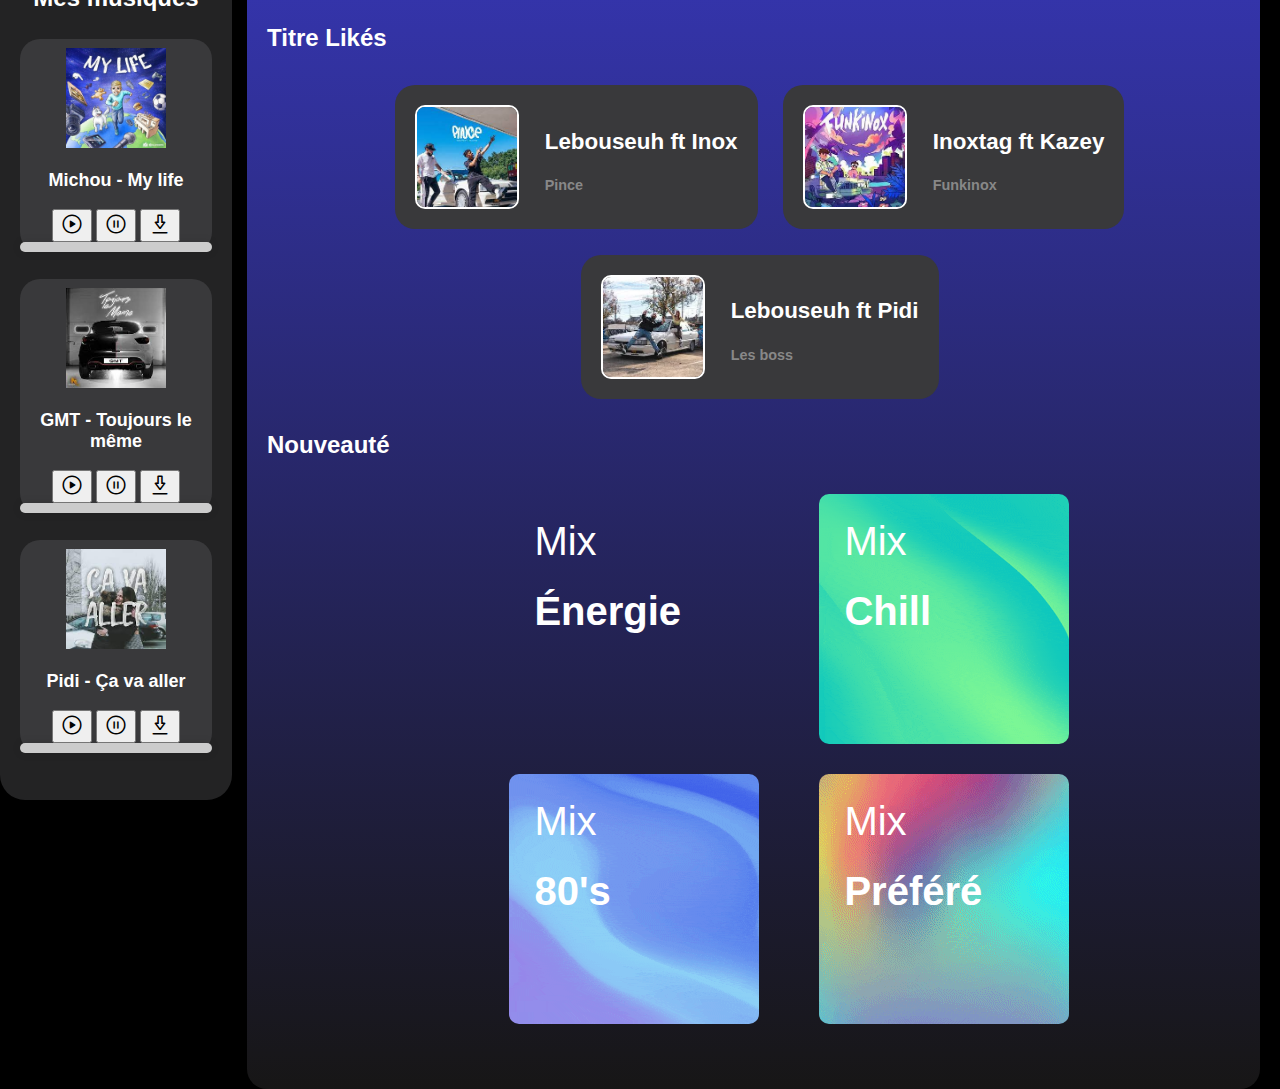
==== index.html @ 1dd966e2 "Ajout final" ====
<!DOCTYPE html>
<html lang="fr">
	<head>
		<meta charset="UTF-8">
		<title>Spotify</title>
		<link rel="stylesheet" href="./Style.css">
		<link rel="stylesheet" href="https://fonts.googleapis.com/css2?family=Material+Symbols+Rounded:opsz,wght,FILL,GRAD@20..48,100..700,0..1,-50..200" />
		<link rel="icon" href="./images/logo.png">
	</head>
	<body>
		
		
		<!-- Barre en haut -->
		<div class="barre_nav">
			<img src="https://upload.wikimedia.org/wikipedia/commons/1/19/Spotify_logo_without_text.svg"
				height="50"
				width="50">

			<h2>Spotify</h2>

			<section>

				<div class="btn_normal">
					<a href="./sinscrire.html">S'inscrire</a>
				</div>

				<div class="btn_connexion">
					<a href="./se_connecter.html">Se connecter</a>
				</div>

			</section>
		</div>

		<div class="prt-centre">

			<!-- Barre a gauche-->
			<div class="rectangle-gauche">
				<section>
					<span class="material-symbols-rounded">search</span>
	
					<div class="btn_normal">
						<a href="./page2.html">Rechercher</a>
					</div>
				</section>
	
				<h2>Mes musiques</h2>
	
				<div class="playlists">
					<div class="musiques">
						<img src="./images/Michou.jpg" style="width:100px; height:100px;">
						<p>Michou - My life</p>
						<div class="music-player">
							<audio id="my-audio" src="./music/Michou_-_My_Life_Clip_Officiel.mp3" type="audio/mpeg"></audio>
							<button id="play-button" onclick="playMichouAudio('my-audio')" ><span class="material-symbols-rounded">play_circle</span></button>
    						<button id="pause-button" onclick="pauseMichouAudio('my-audio')"><span class="material-symbols-rounded">pause_circle</span></button>
							<button id="download-michou"><span class="material-symbols-rounded">download_2</span></button></button>
							<div id="volume-bar-container">
								<div id="progress-bar"></div>
							</div>
						</div>  

					</div>

					<div class="musiques">
						<img src="./images/gmt.jpg" style="width:100px; height:100px;">
						<p>GMT - Toujours le même</p>
						<div class="music-player">
							<audio id="gmt-audio" src="./music/GMT_-_Toujours_Le_Meme_Clip_Officiel.mp3" type="audio/mpeg"></audio>
							<button id="gmt-play-button" onclick="playGmtAudio('gmt-audio')"><span class="material-symbols-rounded">play_circle</span></button>
							<button id="gmt-pause-button" onclick="pauseGmtAudio('gmt-audio')"><span class="material-symbols-rounded">pause_circle</span></button>
							<button id="download-gmt"><span class="material-symbols-rounded">download_2</span></button>
							<div id="gmt-volume-bar-container">
								<div id="gmt-progress-bar"></div>
							</div>
						</div>  
					</div>
	
					<div class="musiques">
						<img src="./images/pidi.jpg" style="width:100px; height:100px;">
						<p>Pidi - Ça va aller</p>
						<div class="music-player">
							<audio id="pidi-audio" src="./music/PIDI-_Ca_va_aller_Clip_Officiel.mp3" type="audio/mpeg"></audio>
							<button id="pidi-play-button" onclick="playPidiAudio('pidi-audio')"><span class="material-symbols-rounded" >play_circle</span></button>
							<button id="pidi-pause-button" onclick="pausePidiAudio('pidi-audio')"><span class="material-symbols-rounded">pause_circle</span></button>
							<button id="download-pidi"><span class="material-symbols-rounded">download_2</span></button>
							<div id="pidi-volume-bar-container">
								<div id="pidi-progress-bar"></div>
							</div>
						</div>  
					</div>
				</div>
			</div>
	
			<!-- Millieu -->
			<div class="milieu">
				<div class="haut">

					<div class="fl">
						<span class="material-symbols-rounded">chevron_left</span>
						<span class="material-symbols-rounded">chevron_right</span>
					</div>
	
					<section>
						<div class="btn1">
							<button onclick="document.getElementById('music-upload').click()">Upload Music</button>
							<input type="file" id="music-upload" accept="audio/*" style="display: none;">
						
							
						
						
						<button onclick="document.getElementById('image-upload').click()">Upload Image</button>
						<input type="file" id="image-upload" accept="image/*" style="display: none;">
						

						<img id="display-image" src="" style="display: none;">

						<a href="#" id="Ajouter-musique">Ajouter</a>
					</div>
					
						<a href="#" id="Premium">Découvrir Premium</a>
				</section>
				</div>
	
				<div class="Like">
					<h2>Titre Likés</h2>
					<section>
						<div class="music_like">
							<img src="./images/Pince.jpg" height="100" width="100">
							<div class="infos">
								<p class="Youtubeur">Lebouseuh ft Inox</p>
								<p class="Titre">Pince</p>
							</div>
						</div>
						<div class="music_like">
							<img src="./images/inox.webp" height="100" width="100">
							<div class="infos">
								<p class="Youtubeur">Inoxtag ft Kazey</p>
								<p class="Titre">Funkinox</p>
							</div>
						</div>
						<div class="music_like">
							<img src="./images/lebousepidi.webp" height="100" width="100">
							<div class="infos">
								<p class="Youtubeur">Lebouseuh ft Pidi</p>
								<p class="Titre">Les boss</p>
							</div>
						</div>
					</section>
				</div>
	
				<!-- Nouveaté -->
				<div class="Nouveauté">
					<h2>Nouveauté</h2>
					<section>
						<div style="background-image : url('./images/violet.gif')" class="mix">
							<p class="Titre1">Mix</p>
							<p class="Titre2">Énergie</p>
						</div>
		
						<div style="background-image: url('./images/vert.gif');" class="mix">
							<p class="Titre1">Mix</p>
							<p class="Titre2">Chill</p>
						</div>
					
		
						<div style="background-image: url('./images/vio.gif');" class="mix">
							<p class="Titre1">Mix</p>
							<p class="Titre2">80's</p>
						</div>
		
		
						<div style="background-image: url('./images/lafin.gif');" class="mix">
							<p class="Titre1">Mix</p>
							<p class="Titre2">Préféré</p>
						</div>
					</section>
	
	
	
				</div>
			</div>

		</div>
		<script src="./Script.js"></script>
	</body>
</html>
---- Style.css ----
/* Mon css */
.material-symbols-rounded
{
	font-variation-settings:
	'FILL' 0,
	'wght' 300,
	'GRAD' 0,
	'opsz' 24
}

body
{
	display: flex;
	flex-direction: column;
}

header
{
	height: 6vh;
	width: 97vw;
}

body
{
	background-color: black;
	display: flex;
}

p
{
	font-size: 18px;
	font-weight: 400;
	font-family: Arial, Helvetica, sans-serif;
	font-weight: bold;
	color: white;
}

h2
{
	font-family: Arial, Helvetica, sans-serif;
	color: white;
	font-weight: bold;
}

.barre_nav
{
	width: 97vw;
	display: flex;
	align-items: center;
	padding: 10px;
	margin: 1vh 1vw 1vw 1vh;
	background-color: #232324;
	color :white;
	border-radius: 145px 145px 145px 145px;

}

.barre_nav img
{
	margin-left: 2vw;
	margin-right: 1vw;
}

.barre_nav section
{
	margin-left: auto;
	display: flex;
}

.btn_normal a
{
	color:grey;
	text-decoration: none;
	font-family: Arial, Helvetica, sans-serif;
}

.barre_nav section .btn_connexion a
{
	margin-left : 2vw;
	padding: 20px;
	background-color: white;
	border-radius: 145px 145px 145px 145px;
	color :black;
	text-decoration: none;
	font-family: Arial, Helvetica, sans-serif;
}

/* Css Gauche */

.rectangle-gauche
{
	min-width: 15vw;
	overflow: auto;
	height: 81vh;
	text-align: center;
	width: 15vw;
	background-color: #232324;
	padding: 20px;
	border-radius: 25px 25px 25px 25px;
}

.rectangle-gauche h2
{
	color: white;
	margin-bottom: -4vh;
}

.rectangle-gauche section
{
	display: flex;
	margin-left: 10vh;
}

.rectangle-gauche p
{
	color:white
}

.rectangle-gauche .playlists .musiques
{
	margin-bottom: 3vh;
	background-color: #39393b;
	border-radius: 20px 20px 20px 20px;
}

.rectangle-gauche .playlists .musiques img
{
	margin-top: 1vh;
}

.rectangle-gauche .playlists .musiques audio
{
	border-radius: 20px 20px 20px 20px;
	width: 13.5vw;
}

.playlists
{
	margin-top: 7vh;
}

.rectangle-gauche .material-symbols-rounded
{
	color : white;
}

/* Milieu */
/* Barre du haut */
.milieu
{
	width: 78vw;
	min-height: 77.8vh;
	padding: 20px 20px 50px 20px;
	margin: 0 15px;
	border-radius: 20px 20px 20px 20px;
	background: linear-gradient(rgb(54, 54, 180),rgb(23, 22, 22))
}
.milieu .haut
{
	display: flex;
	align-items: center;
	justify-content: space-between;
	padding: 15px;
}

.milieu .haut .material-symbols-rounded
{
	color:white;
	background-color: black;
	border-radius: 20px;
	font-size: 30px;
}

.milieu .haut a
{
	margin-left : -5vw;
	padding: 10px;
	background-color: white;
	border-radius: 145px 145px 145px 145px;
	color :black;
	text-decoration: none;
	font-family: Arial, Helvetica, sans-serif;
}



/* Like */

.milieu .Like section
{
	display: flex;
	flex-wrap: wrap;
	justify-content: center;
}

.milieu .Like p
{
	margin-left: 2vw;
	color: white;
	
}


.milieu .Like .music_like
{
	display: flex;
	align-items: center;
	margin: 1vw;
	padding: 20px;
	width: fit-content;
	background-color: #39393b;
	border-radius: 20px;

}
.milieu .Like .music_like .Youtubeur
{
	font-size: 1.4rem;
}
.milieu .Like .music_like .Titre
{
	color: rgb(136, 136, 136);
	font-size: 0.9rem;
}

.milieu .Like section .music_like img
{
	border: 2px solid white;
	border-radius: 10px;
}

.milieu .Like section
{
	margin-left: 1vw;
}

/* Nouveauté */
.milieu .Nouveauté .mix .Titre1
{
	font-size: 40px;
	font-weight: 100;
	margin: 25px;
}

.milieu .Nouveauté section
{
	display: flex;
	align-items: center;
}
.milieu .Nouveauté section .mix
{
	margin: 15px 30px;
	width: 250px;
	height: 250px;
	border-radius: 10px;
}

.btn1
{
	display: none;
}

.milieu .Nouveauté .mix .Titre2
{
	font-size: 40px;
	font-weight: bold;
	margin: 10px 25px;
}


.milieu .Nouveauté .mix2 .Titre1
{
	margin-top: -25vh;
	margin-left: 5vh;
	font-size: 4vh;
	font-weight: 100;
}

.milieu .Nouveauté .mix2 .Titre2
{
	margin-top: -4vh;
	margin-left: 5vh;
	font-size: 4vh;
	font-weight: bold;
}


.milieu .Nouveauté .mix3 .Titre1
{
	margin-top: -25vh;
	margin-left: 5vh;
	font-size: 4vh;
	font-weight: 100;
}

.milieu .Nouveauté .mix3 .Titre2
{
	margin-top: -4vh;
	margin-left: 5vh;
	font-size: 4vh;
	font-weight: bold;
}

.milieu .Nouveauté .mix4 .Titre1
{
	margin-top: -25vh;
	margin-left: 5vh;
	font-size: 4vh;
	font-weight: 100;
}

.milieu .Nouveauté .mix4 .Titre2
{
	margin-top: -4vh;
	margin-left: 5vh;
	font-size: 4vh;
	font-weight: bold;
}

.milieu .Nouveauté section
{
	margin-left: 8vh;
	flex-wrap: wrap;
	justify-content: center;
}

.prt-centre
{
	display: flex;
	align-items: start;
	flex-wrap: wrap;
}

@media screen and (max-width: 1570px) {

	.milieu
	{
		width: 76%;
	}
	.rectangle-gauche
	{
		height: auto;
	}

}

::-webkit-scrollbar {
    width: 10px;
    height: 10px;
}

::-webkit-scrollbar-track {
    background: transparent;
}

::-webkit-scrollbar-thumb {
    background: #39393b;
    border-radius: 10px;
}

::-webkit-scrollbar-thumb:hover {
    background: #49494c;
}

#volume-bar-container {
	width: 100%;
	height: 10px;
	background-color: #ccc;
}

#progress-bar-container {
	width: 100%;
	height: 10px;
	background-color: #ccc;
}

#progress-bar {
	height: 10px;
	width: 0;
	background-color: rgb(0, 0, 0);
}

#volume-bar-container, #progress-bar-container {
	width: 100%;
	height: 10px;
	background-color: #ccc;
	border-radius: 5px; /* arrondit les coins */
	box-shadow: 0 0 10px rgba(0, 0, 0, 0.1); /* ajoute une ombre */
}

#volume-bar, #progress-bar {
	height: 10px;
	width: 0;
	background-color: #007BFF; /* change la couleur en bleu */
	border-radius: 5px; /* arrondit les coins */
}

#play-button span.material-symbols-rounded {
	color: rgb(0, 0, 0);
	
}



#pause-button span.material-symbols-rounded {
	color: rgb(0, 0, 0);
	background-color: transparent !important;
}

#download-michou span.material-symbols-rounded 
{
	color: #000000;
}

#gmt-play-button span.material-symbols-rounded {
	color: rgb(0, 0, 0);
}

#gmt-pause-button span.material-symbols-rounded {
	color: rgb(0, 0, 0);
}

#download-gmt span.material-symbols-rounded 
{
	color: #000000;
}

#pidi-play-button span.material-symbols-rounded {
	color: rgb(0, 0, 0);
}

#pidi-pause-button span.material-symbols-rounded {
	color: rgb(0, 0, 0);
}

#download-pidi span.material-symbols-rounded 
{
	color: #000000;
}

#gmt-volume-bar-container, #gmt-progress-bar-container {
	width: 100%;
	height: 10px;
	background-color: #ccc;
	border-radius: 5px; /* arrondit les coins */
	box-shadow: 0 0 10px rgba(0, 0, 0, 0.1); /* ajoute une ombre */
}

#gmt-volume-bar, #gmt-progress-bar {
	height: 10px;
	width: 0;
	background-color: #007BFF; /* change la couleur en bleu */
	border-radius: 5px; /* arrondit les coins */
}


#pidi-volume-bar-container, #pidi-progress-bar-container {
	width: 100%;
	height: 10px;
	background-color: #ccc;
	border-radius: 5px; /* arrondit les coins */
	box-shadow: 0 0 10px rgba(0, 0, 0, 0.1); /* ajoute une ombre */
}

#pidi-volume-bar, #pidi-progress-bar {
	height: 10px;
	width: 0;
	background-color: #007BFF; /* change la couleur en bleu */
	border-radius: 5px; /* arrondit les coins */
}

/* css pour se connecter */

.form-container {
    position: fixed;
    width: 100%;
    max-width: 650px; /* Vous pouvez ajuster cette valeur */
    height: auto;
    border-radius: 0.75rem;
    background-color: rgba(17, 24, 39, 1);
    padding: 2rem;
    color: rgba(243, 244, 246, 1);
}


.submits 
{
	position: absolute;
	border: none;
	outline: none;
	background-color: royalblue;
	padding: 10px;
	border-radius: 10px;
	color: #fff;
	font-size: 16px;
	transform: .3s ease;
	width: 400px;
	align-items: center;
	margin-top: 280px;
	margin-right: 40px;
}

.submit:hover 
{
	background-color: #53B970;
}

body {
    display: flex;
    justify-content: center;
    align-items: center;
    height: 100vh;
    margin: 0;
}


.title {
  text-align: center;
  font-size: 1.5rem;
  line-height: 2rem;
  font-weight: 700;
}

.form {
  margin-top: 1.5rem;
}

.input-group {
  margin-top: 0.25rem;
  font-size: 0.875rem;
  line-height: 1.25rem;
}

.input-group label {
  display: block;
  color: rgba(156, 163, 175, 1);
  margin-bottom: 4px;
}

.input-group input {
  width: 100%;
  border-radius: 0.375rem;
  border: 1px solid rgba(55, 65, 81, 1);
  outline: 0;
  background-color: rgba(17, 24, 39, 1);
  padding: 0.75rem 1rem;
  color: rgba(243, 244, 246, 1);
}

.input-group input:focus {
  border-color: rgba(167, 139, 250);
}

.forgot {
  display: flex;
  justify-content: flex-end;
  font-size: 0.75rem;
  line-height: 1rem;
  color: rgba(156, 163, 175,1);
  margin: 8px 0 14px 0;
}

.forgot a,.signup a {
  color: rgba(243, 244, 246, 1);
  text-decoration: none;
  font-size: 14px;
}

.forgot a:hover, .signup a:hover {
  text-decoration: underline rgba(167, 139, 250, 1);
}

.sign {
  display: block;
  width: 100%;
  background-color: rgba(167, 139, 250, 1);
  padding: 0.75rem;
  text-align: center;
  color: rgba(17, 24, 39, 1);
  border: none;
  border-radius: 0.375rem;
  font-weight: 600;
}

.social-message {
  display: flex;
  align-items: center;
  padding-top: 1rem;
}

.line {
  height: 1px;
  flex: 1 1 0%;
  background-color: rgba(55, 65, 81, 1);
}

.social-message .message {
  padding-left: 0.75rem;
  padding-right: 0.75rem;
  font-size: 0.875rem;
  line-height: 1.25rem;
  color: rgba(156, 163, 175, 1);
}

.social-icons {
  display: flex;
  justify-content: center;
}

.social-icons .icon {
  border-radius: 0.125rem;
  padding: 0.75rem;
  border: none;
  background-color: transparent;
  margin-left: 8px;
}

.social-icons .icon svg {
  height: 1.25rem;
  width: 1.25rem;
  fill: #fff;
}

.signup {
  text-align: center;
  font-size: 0.75rem;
  line-height: 1rem;
  color: rgba(156, 163, 175, 1);
  
}



/*css s'inscrire*/
.form {
	display: flex;
	flex-direction: column;
	gap: 10px;
	max-width: 750px;
	background-color: #3e3b3b;
	padding: 60px;
	border-radius: 20px;
	position: relative;
	border: 2px solid white;
	
  }


body {
	display: flex;
	justify-content: center;
	align-items: center;
	height: 100vh;
	margin: 0;
	padding: 0;
}
  .title {
	font-size: 28px;
	color: rgb(255, 255, 255);
	font-weight: 550;
	letter-spacing: -1px;
	position: relative;
	display: flex;
	align-items: center;
	padding-left: 30px;
  }
  
  .title::before,.title::after {
	position: absolute;
	content: "";
	height: 16px;
	width: 16px;
	border-radius: 50%;
	left: 0px;
	background-color: rgb(255, 255, 255);
  }
  
  .title::before {
	width: 18px;
	height: 18px;
	background-color: rgb(255, 255, 255);
  }
  
  .title::after {
	width: 18px;
	height: 18px;
	animation: pulse 1s linear infinite;
  }
  
  .message, .signin {
	color: rgba(255, 255, 255, 0.822);
	font-size: 14px;
  }
  
  .signin {
	text-align: center;
  }
  
  .signin a {
	color: rgb(255, 255, 255);
  }
  
  .signin a:hover {
	text-decoration: underline rgb(253, 253, 253);
  }
  
  .flex {
	display: flex;
	width: 100%;
	gap: 6px;
  }
  
  .form label {
	position: relative;
  }
  
  .form label .input {
	width: 100%;
	padding: 10px 10px 20px 10px;
	outline: 0;
	border: 1px solid rgba(105, 105, 105, 0.397);
	border-radius: 10px;
  }
  
  .form label .input + span {
	position: absolute;
	left: 10px;
	top: 15px;
	color: grey;
	opacity: 35%;
	font-size: 0.9em;
	cursor: text;
	transition: 0.3s ease;
  }
  
  .form label .input:placeholder-shown + span {
	top: 15px;
	font-size: 0.9em;
  }
  
  .form label .input:focus + span,.form label .input:valid + span {
	top: 30px;
	font-size: 0.7em;
	font-weight: 600;
  }
  
  .form label .input:valid + span {
	color: green;
  }
  
  .submit {
	position: absolute;
	border: none;
	outline: none;
	background-color: royalblue;
	padding: 10px;
	border-radius: 10px;
	color: #fff;
	font-size: 16px;
	transform: .3s ease;
	width: 400px;
	align-items: center;
	margin-top: 385px;
	margin-right: 40px;

  }
  
  .submit:hover {
	background-color: #53B970;
  }
  
  @keyframes pulse {
	from {
	  transform: scale(0.9);
	  opacity: 1;
	}
  
	to {
	  transform: scale(1.8);
	  opacity: 0;
	}
  }
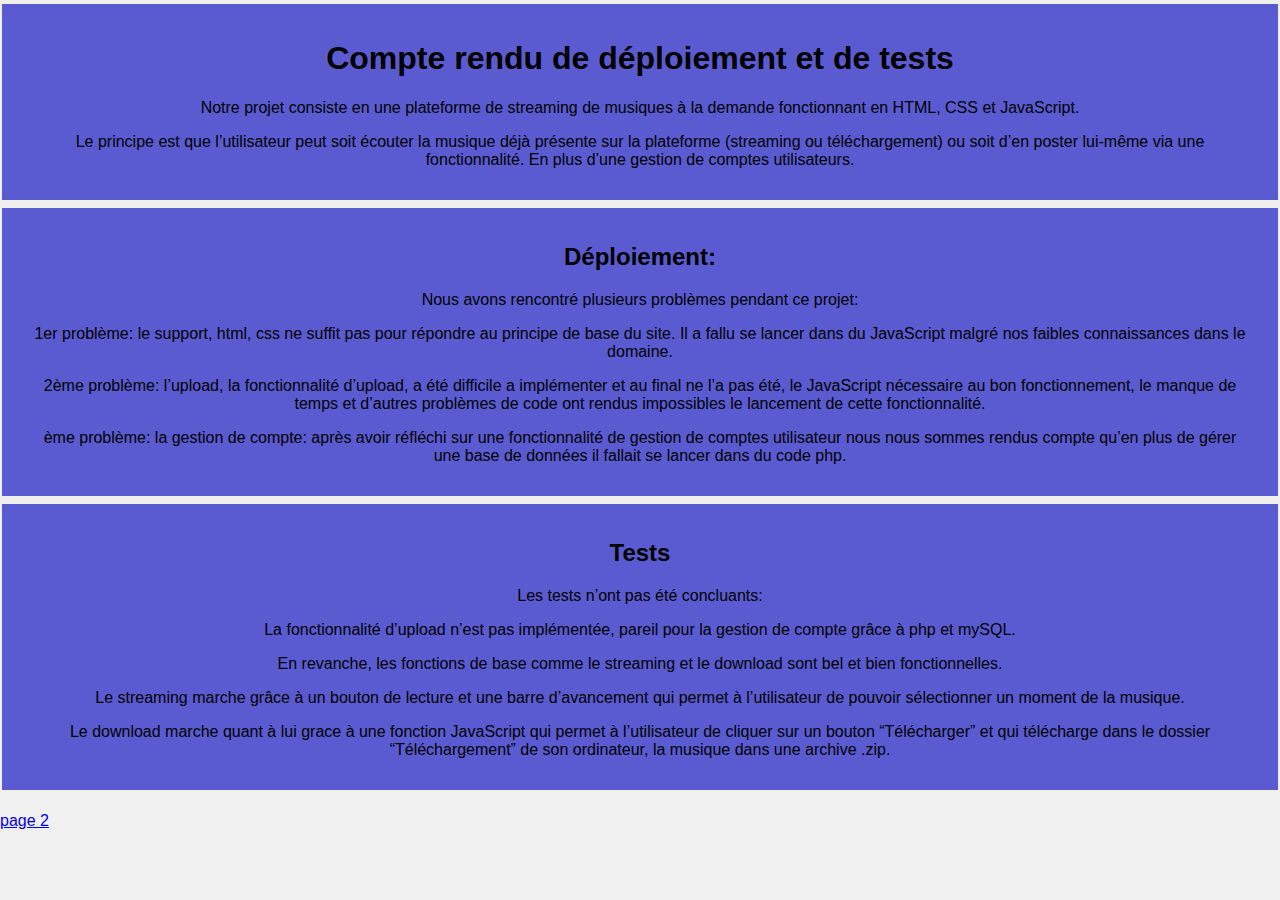
==== commit 4b059902: "Create index.html" ====
--- a/index.html
+++ b/index.html
@@ -1,186 +1,85 @@
 <!DOCTYPE html>
-<html lang="fr">
-	<head>
-		<meta charset="UTF-8">
-		<title>Spotify</title>
-		<link rel="stylesheet" href="./Style.css">
-		<link rel="stylesheet" href="https://fonts.googleapis.com/css2?family=Material+Symbols+Rounded:opsz,wght,FILL,GRAD@20..48,100..700,0..1,-50..200" />
-		<link rel="icon" href="./images/logo.png">
-	</head>
-	<body>
-		
-		
-		<!-- Barre en haut -->
-		<div class="barre_nav">
-			<img src="https://upload.wikimedia.org/wikipedia/commons/1/19/Spotify_logo_without_text.svg"
-				height="50"
-				width="50">
+<html>
 
-			<h2>Spotify</h2>
+<head>
+    <title>Page n°1</title>
+    <style>
+        body {
+            font-family: Arial, sans-serif;
+            margin: 0;
+            padding: 0;
+            background-color: #f0f0f0;
+        }
 
-			<section>
+        .container {
+            width: 80%;
+            margin: 0 auto;
+            padding: 20px;
+        }
 
-				<div class="btn_normal">
-					<a href="./sinscrire.html">S'inscrire</a>
-				</div>
+        h1 {
+            color: rgb(0, 0, 0);
+        }
 
-				<div class="btn_connexion">
-					<a href="./se_connecter.html">Se connecter</a>
-				</div>
+        h2 {
+            color: rgb(0, 0, 0);}
 
-			</section>
-		</div>
+        p {
+            color: black;
+        }
 
-		<div class="prt-centre">
+        .btn {
+            background-color: rgb(91, 91, 209);
+            border: none;
+            color: white;
+            padding: 15px 32px;
+            text-align: center;
+            text-decoration: none;
+            display: inline-block;
+            font-size: 16px;
+            margin: 4px 2px;
+            cursor: pointer;
+        }
+    </style>
+</head>
 
-			<!-- Barre a gauche-->
-			<div class="rectangle-gauche">
-				<section>
-					<span class="material-symbols-rounded">search</span>
-	
-					<div class="btn_normal">
-						<a href="./page2.html">Rechercher</a>
-					</div>
-				</section>
-	
-				<h2>Mes musiques</h2>
-	
-				<div class="playlists">
-					<div class="musiques">
-						<img src="./images/Michou.jpg" style="width:100px; height:100px;">
-						<p>Michou - My life</p>
-						<div class="music-player">
-							<audio id="my-audio" src="./music/Michou_-_My_Life_Clip_Officiel.mp3" type="audio/mpeg"></audio>
-							<button id="play-button" onclick="playMichouAudio('my-audio')" ><span class="material-symbols-rounded">play_circle</span></button>
-    						<button id="pause-button" onclick="pauseMichouAudio('my-audio')"><span class="material-symbols-rounded">pause_circle</span></button>
-							<button id="download-michou"><span class="material-symbols-rounded">download_2</span></button></button>
-							<div id="volume-bar-container">
-								<div id="progress-bar"></div>
-							</div>
-						</div>  
+<body>
+    <div class="btn">
+        <h1>Compte rendu de déploiement et de tests</h1>
 
-					</div>
+<p>Notre projet consiste en une plateforme de streaming de musiques à la demande fonctionnant en HTML, CSS et JavaScript.</p>
+<p>Le principe est que l’utilisateur peut soit écouter la musique déjà présente sur la plateforme (streaming ou téléchargement) ou soit d’en poster lui-même via une fonctionnalité. En plus d’une gestion de comptes utilisateurs.</p>
 
-					<div class="musiques">
-						<img src="./images/gmt.jpg" style="width:100px; height:100px;">
-						<p>GMT - Toujours le même</p>
-						<div class="music-player">
-							<audio id="gmt-audio" src="./music/GMT_-_Toujours_Le_Meme_Clip_Officiel.mp3" type="audio/mpeg"></audio>
-							<button id="gmt-play-button" onclick="playGmtAudio('gmt-audio')"><span class="material-symbols-rounded">play_circle</span></button>
-							<button id="gmt-pause-button" onclick="pauseGmtAudio('gmt-audio')"><span class="material-symbols-rounded">pause_circle</span></button>
-							<button id="download-gmt"><span class="material-symbols-rounded">download_2</span></button>
-							<div id="gmt-volume-bar-container">
-								<div id="gmt-progress-bar"></div>
-							</div>
-						</div>  
-					</div>
-	
-					<div class="musiques">
-						<img src="./images/pidi.jpg" style="width:100px; height:100px;">
-						<p>Pidi - Ça va aller</p>
-						<div class="music-player">
-							<audio id="pidi-audio" src="./music/PIDI-_Ca_va_aller_Clip_Officiel.mp3" type="audio/mpeg"></audio>
-							<button id="pidi-play-button" onclick="playPidiAudio('pidi-audio')"><span class="material-symbols-rounded" >play_circle</span></button>
-							<button id="pidi-pause-button" onclick="pausePidiAudio('pidi-audio')"><span class="material-symbols-rounded">pause_circle</span></button>
-							<button id="download-pidi"><span class="material-symbols-rounded">download_2</span></button>
-							<div id="pidi-volume-bar-container">
-								<div id="pidi-progress-bar"></div>
-							</div>
-						</div>  
-					</div>
-				</div>
-			</div>
-	
-			<!-- Millieu -->
-			<div class="milieu">
-				<div class="haut">
+</div>
 
-					<div class="fl">
-						<span class="material-symbols-rounded">chevron_left</span>
-						<span class="material-symbols-rounded">chevron_right</span>
-					</div>
-	
-					<section>
-						<div class="btn1">
-							<button onclick="document.getElementById('music-upload').click()">Upload Music</button>
-							<input type="file" id="music-upload" accept="audio/*" style="display: none;">
-						
-							
-						
-						
-						<button onclick="document.getElementById('image-upload').click()">Upload Image</button>
-						<input type="file" id="image-upload" accept="image/*" style="display: none;">
-						
+<div class="btn">
+<h2>Déploiement:</h2>
 
-						<img id="display-image" src="" style="display: none;">
+<p>Nous avons rencontré plusieurs problèmes pendant ce projet:</p>
 
-						<a href="#" id="Ajouter-musique">Ajouter</a>
-					</div>
-					
-						<a href="#" id="Premium">Découvrir Premium</a>
-				</section>
-				</div>
-	
-				<div class="Like">
-					<h2>Titre Likés</h2>
-					<section>
-						<div class="music_like">
-							<img src="./images/Pince.jpg" height="100" width="100">
-							<div class="infos">
-								<p class="Youtubeur">Lebouseuh ft Inox</p>
-								<p class="Titre">Pince</p>
-							</div>
-						</div>
-						<div class="music_like">
-							<img src="./images/inox.webp" height="100" width="100">
-							<div class="infos">
-								<p class="Youtubeur">Inoxtag ft Kazey</p>
-								<p class="Titre">Funkinox</p>
-							</div>
-						</div>
-						<div class="music_like">
-							<img src="./images/lebousepidi.webp" height="100" width="100">
-							<div class="infos">
-								<p class="Youtubeur">Lebouseuh ft Pidi</p>
-								<p class="Titre">Les boss</p>
-							</div>
-						</div>
-					</section>
-				</div>
-	
-				<!-- Nouveaté -->
-				<div class="Nouveauté">
-					<h2>Nouveauté</h2>
-					<section>
-						<div style="background-image : url('./images/violet.gif')" class="mix">
-							<p class="Titre1">Mix</p>
-							<p class="Titre2">Énergie</p>
-						</div>
-		
-						<div style="background-image: url('./images/vert.gif');" class="mix">
-							<p class="Titre1">Mix</p>
-							<p class="Titre2">Chill</p>
-						</div>
-					
-		
-						<div style="background-image: url('./images/vio.gif');" class="mix">
-							<p class="Titre1">Mix</p>
-							<p class="Titre2">80's</p>
-						</div>
-		
-		
-						<div style="background-image: url('./images/lafin.gif');" class="mix">
-							<p class="Titre1">Mix</p>
-							<p class="Titre2">Préféré</p>
-						</div>
-					</section>
-	
-	
-	
-				</div>
-			</div>
+<p>1er problème: le support, html, css ne suffit pas pour répondre au principe de base du site. Il a fallu se lancer dans du JavaScript malgré nos faibles connaissances dans le domaine.</p>
 
-		</div>
-		<script src="./Script.js"></script>
-	</body>
-</html>+<p>2ème problème: l’upload, la fonctionnalité d’upload, a été difficile a implémenter et au final ne l’a pas été, le JavaScript nécessaire au bon fonctionnement, le manque de temps et d’autres problèmes de code ont rendus impossibles le lancement de cette fonctionnalité.</p>
+
+<p>ème problème: la gestion de compte: après avoir réfléchi sur une fonctionnalité de gestion de comptes utilisateur nous nous sommes rendus compte qu’en plus de gérer une base de données il fallait se lancer dans du code php.</p>
+</div>
+<div class="btn">
+<h2>Tests</h2>
+
+<p>Les tests n’ont pas été concluants:</p>
+
+<p>La fonctionnalité d’upload n’est pas implémentée, pareil pour la gestion de compte grâce à php et mySQL.</p>
+
+<p>En revanche, les fonctions de base comme le streaming et le download sont bel et bien fonctionnelles.</p>
+
+<p>Le streaming marche grâce à un bouton de lecture et une barre d’avancement qui permet à l’utilisateur de pouvoir sélectionner un moment de la musique.</p>
+
+<p>Le download marche quant à lui grace à une fonction JavaScript qui permet à l’utilisateur de cliquer sur un bouton “Télécharger” et qui télécharge dans le dossier “Téléchargement” de son ordinateur, la musique dans une archive .zip.</p>
+
+</div>
+<br>
+<br>
+<a href="page2_Compte_Rendu.html">page 2</a>
+</body>
+
+</html>
